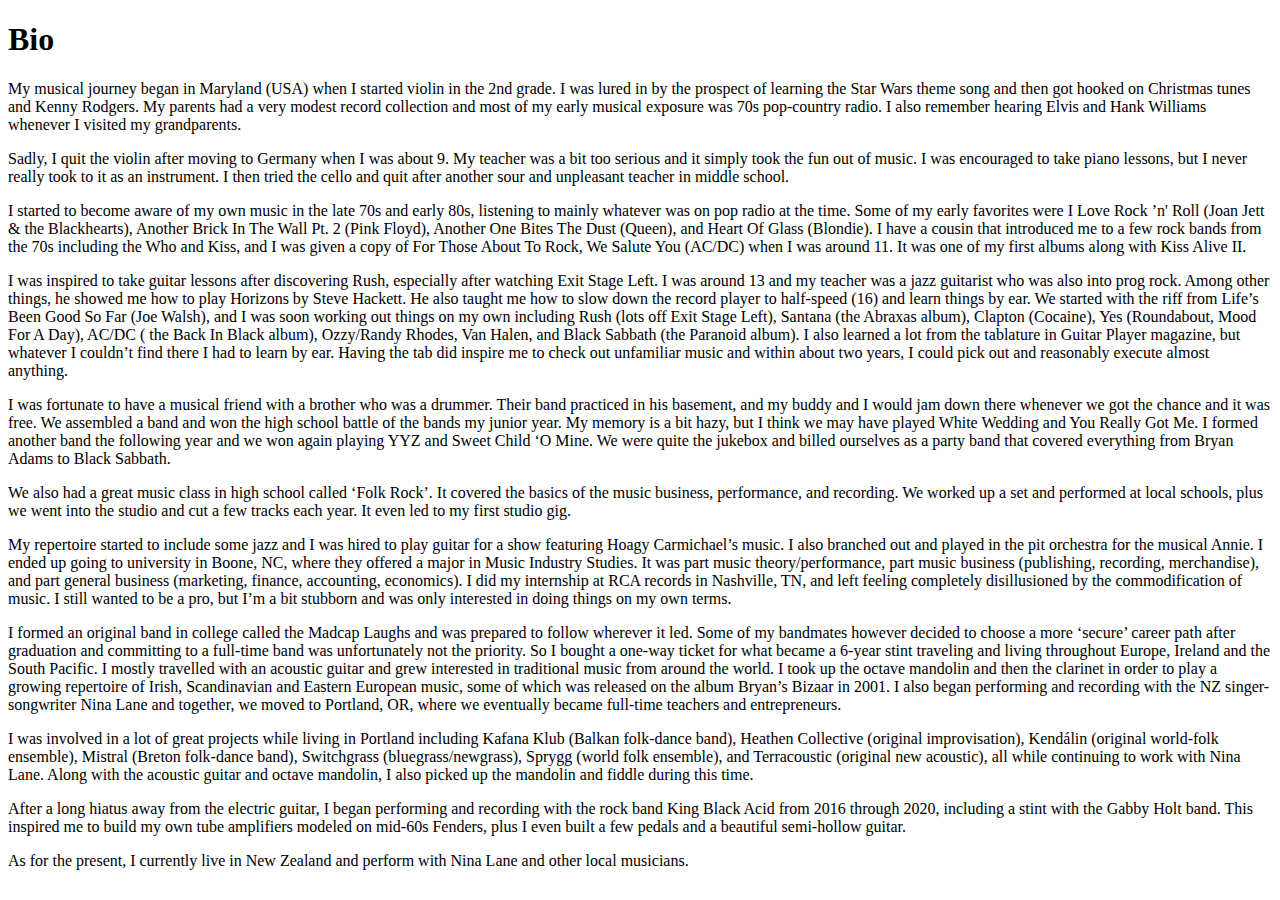
==== about.html @ b86e0ec4 "Added content to Bio page" ====
<!DOCTYPE html>
<html lang="en">
  <head>
    <meta charset="UTF-8" />
    <meta http-equiv="X-UA-Compatible" content="IE=edge" />
    <meta name="viewport" content="width=device-width, initial-scale=1.0" />
    <title>About</title>
    <h1>Bio</h1>
    <p>
      My musical journey began in Maryland (USA) when I started violin in the
      2nd grade. I was lured in by the prospect of learning the Star Wars theme
      song and then got hooked on Christmas tunes and Kenny Rodgers. My parents
      had a very modest record collection and most of my early musical exposure
      was 70s pop-country radio. I also remember hearing Elvis and Hank Williams
      whenever I visited my grandparents.
    </p>
    <p>
      Sadly, I quit the violin after moving to Germany when I was about 9. My
      teacher was a bit too serious and it simply took the fun out of music. I
      was encouraged to take piano lessons, but I never really took to it as an
      instrument. I then tried the cello and quit after another sour and
      unpleasant teacher in middle school.
    </p>
    <p>
      I started to become aware of my own music in the late 70s and early 80s,
      listening to mainly whatever was on pop radio at the time. Some of my
      early favorites were I Love Rock ’n' Roll (Joan Jett & the Blackhearts),
      Another Brick In The Wall Pt. 2 (Pink Floyd), Another One Bites The Dust
      (Queen), and Heart Of Glass (Blondie). I have a cousin that introduced me
      to a few rock bands from the 70s including the Who and Kiss, and I was
      given a copy of For Those About To Rock, We Salute You (AC/DC) when I was
      around 11. It was one of my first albums along with Kiss Alive II.
    </p>
    <p>
      I was inspired to take guitar lessons after discovering Rush, especially
      after watching Exit Stage Left. I was around 13 and my teacher was a jazz
      guitarist who was also into prog rock. Among other things, he showed me
      how to play Horizons by Steve Hackett. He also taught me how to slow down
      the record player to half-speed (16) and learn things by ear. We started
      with the riff from Life’s Been Good So Far (Joe Walsh), and I was soon
      working out things on my own including Rush (lots off Exit Stage Left),
      Santana (the Abraxas album), Clapton (Cocaine), Yes (Roundabout, Mood For
      A Day), AC/DC ( the Back In Black album), Ozzy/Randy Rhodes, Van Halen,
      and Black Sabbath (the Paranoid album). I also learned a lot from the
      tablature in Guitar Player magazine, but whatever I couldn’t find there I
      had to learn by ear. Having the tab did inspire me to check out unfamiliar
      music and within about two years, I could pick out and reasonably execute
      almost anything.
    </p>
    <p>
      I was fortunate to have a musical friend with a brother who was a drummer.
      Their band practiced in his basement, and my buddy and I would jam down
      there whenever we got the chance and it was free. We assembled a band and
      won the high school battle of the bands my junior year. My memory is a bit
      hazy, but I think we may have played White Wedding and You Really Got Me.
      I formed another band the following year and we won again playing YYZ and
      Sweet Child ‘O Mine. We were quite the jukebox and billed ourselves as a
      party band that covered everything from Bryan Adams to Black Sabbath.
    </p>
    <p>
      We also had a great music class in high school called ‘Folk Rock’. It
      covered the basics of the music business, performance, and recording. We
      worked up a set and performed at local schools, plus we went into the
      studio and cut a few tracks each year. It even led to my first studio gig.
    </p>
    <p>
      My repertoire started to include some jazz and I was hired to play guitar
      for a show featuring Hoagy Carmichael’s music. I also branched out and
      played in the pit orchestra for the musical Annie. I ended up going to
      university in Boone, NC, where they offered a major in Music Industry
      Studies. It was part music theory/performance, part music business
      (publishing, recording, merchandise), and part general business
      (marketing, finance, accounting, economics). I did my internship at RCA
      records in Nashville, TN, and left feeling completely disillusioned by the
      commodification of music. I still wanted to be a pro, but I’m a bit
      stubborn and was only interested in doing things on my own terms.
    </p>
    <p>
      I formed an original band in college called the Madcap Laughs and was
      prepared to follow wherever it led. Some of my bandmates however decided
      to choose a more ‘secure’ career path after graduation and committing to a
      full-time band was unfortunately not the priority. So I bought a one-way
      ticket for what became a 6-year stint traveling and living throughout
      Europe, Ireland and the South Pacific. I mostly travelled with an acoustic
      guitar and grew interested in traditional music from around the world. I
      took up the octave mandolin and then the clarinet in order to play a
      growing repertoire of Irish, Scandinavian and Eastern European music, some
      of which was released on the album Bryan’s Bizaar in 2001. I also began
      performing and recording with the NZ singer-songwriter Nina Lane and
      together, we moved to Portland, OR, where we eventually became full-time
      teachers and entrepreneurs.
    </p>
    <p>
      I was involved in a lot of great projects while living in Portland
      including Kafana Klub (Balkan folk-dance band), Heathen Collective
      (original improvisation), Kendálin (original world-folk ensemble), Mistral
      (Breton folk-dance band), Switchgrass (bluegrass/newgrass), Sprygg (world
      folk ensemble), and Terracoustic (original new acoustic), all while
      continuing to work with Nina Lane. Along with the acoustic guitar and
      octave mandolin, I also picked up the mandolin and fiddle during this
      time.
    </p>
    <p>
      After a long hiatus away from the electric guitar, I began performing and
      recording with the rock band King Black Acid from 2016 through 2020,
      including a stint with the Gabby Holt band. This inspired me to build my
      own tube amplifiers modeled on mid-60s Fenders, plus I even built a few
      pedals and a beautiful semi-hollow guitar.
    </p>
    <p>
      As for the present, I currently live in New Zealand and perform with Nina
      Lane and other local musicians.
    </p>
  </head>
  <body></body>
</html>
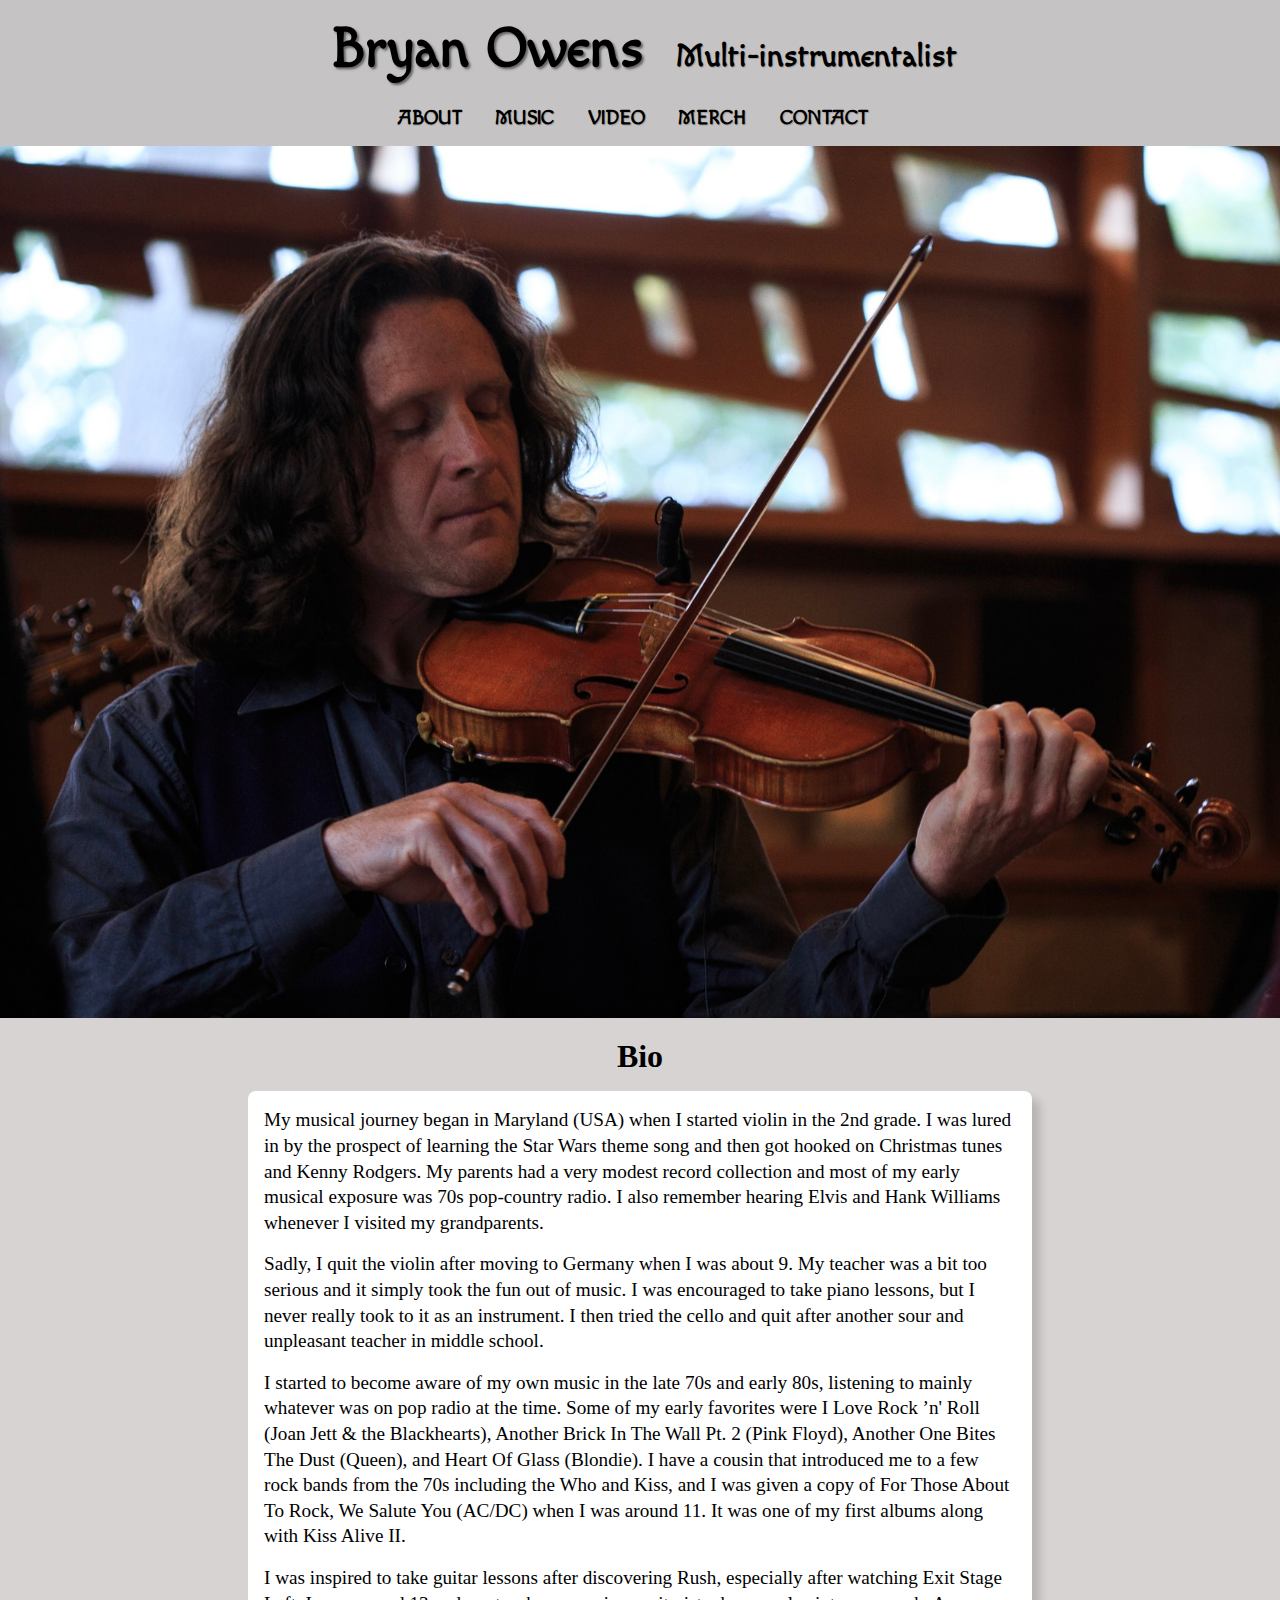
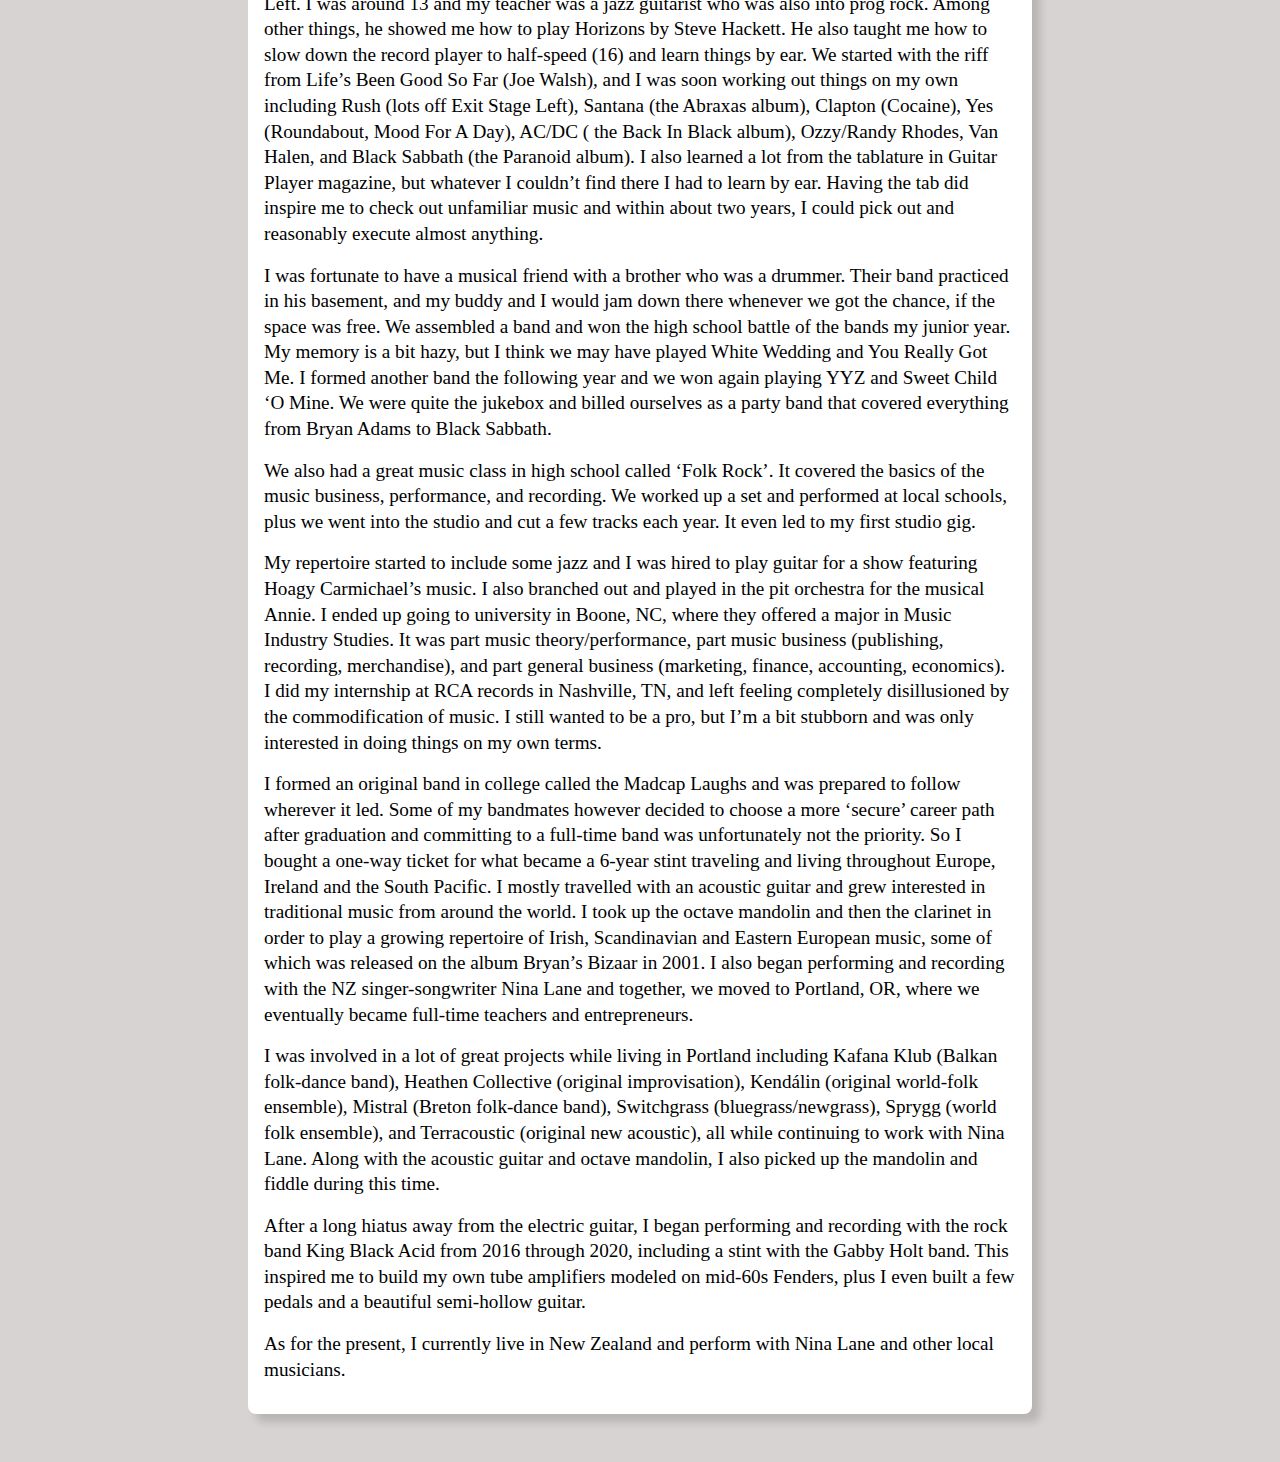
==== commit 4d85ba53: "Basic layout for home and about pages" ====
--- a/about.html
+++ b/about.html
@@ -5,112 +5,164 @@
     <meta http-equiv="X-UA-Compatible" content="IE=edge" />
     <meta name="viewport" content="width=device-width, initial-scale=1.0" />
     <title>About</title>
-    <h1>Bio</h1>
-    <p>
-      My musical journey began in Maryland (USA) when I started violin in the
-      2nd grade. I was lured in by the prospect of learning the Star Wars theme
-      song and then got hooked on Christmas tunes and Kenny Rodgers. My parents
-      had a very modest record collection and most of my early musical exposure
-      was 70s pop-country radio. I also remember hearing Elvis and Hank Williams
-      whenever I visited my grandparents.
-    </p>
-    <p>
-      Sadly, I quit the violin after moving to Germany when I was about 9. My
-      teacher was a bit too serious and it simply took the fun out of music. I
-      was encouraged to take piano lessons, but I never really took to it as an
-      instrument. I then tried the cello and quit after another sour and
-      unpleasant teacher in middle school.
-    </p>
-    <p>
-      I started to become aware of my own music in the late 70s and early 80s,
-      listening to mainly whatever was on pop radio at the time. Some of my
-      early favorites were I Love Rock ’n' Roll (Joan Jett & the Blackhearts),
-      Another Brick In The Wall Pt. 2 (Pink Floyd), Another One Bites The Dust
-      (Queen), and Heart Of Glass (Blondie). I have a cousin that introduced me
-      to a few rock bands from the 70s including the Who and Kiss, and I was
-      given a copy of For Those About To Rock, We Salute You (AC/DC) when I was
-      around 11. It was one of my first albums along with Kiss Alive II.
-    </p>
-    <p>
-      I was inspired to take guitar lessons after discovering Rush, especially
-      after watching Exit Stage Left. I was around 13 and my teacher was a jazz
-      guitarist who was also into prog rock. Among other things, he showed me
-      how to play Horizons by Steve Hackett. He also taught me how to slow down
-      the record player to half-speed (16) and learn things by ear. We started
-      with the riff from Life’s Been Good So Far (Joe Walsh), and I was soon
-      working out things on my own including Rush (lots off Exit Stage Left),
-      Santana (the Abraxas album), Clapton (Cocaine), Yes (Roundabout, Mood For
-      A Day), AC/DC ( the Back In Black album), Ozzy/Randy Rhodes, Van Halen,
-      and Black Sabbath (the Paranoid album). I also learned a lot from the
-      tablature in Guitar Player magazine, but whatever I couldn’t find there I
-      had to learn by ear. Having the tab did inspire me to check out unfamiliar
-      music and within about two years, I could pick out and reasonably execute
-      almost anything.
-    </p>
-    <p>
-      I was fortunate to have a musical friend with a brother who was a drummer.
-      Their band practiced in his basement, and my buddy and I would jam down
-      there whenever we got the chance and it was free. We assembled a band and
-      won the high school battle of the bands my junior year. My memory is a bit
-      hazy, but I think we may have played White Wedding and You Really Got Me.
-      I formed another band the following year and we won again playing YYZ and
-      Sweet Child ‘O Mine. We were quite the jukebox and billed ourselves as a
-      party band that covered everything from Bryan Adams to Black Sabbath.
-    </p>
-    <p>
-      We also had a great music class in high school called ‘Folk Rock’. It
-      covered the basics of the music business, performance, and recording. We
-      worked up a set and performed at local schools, plus we went into the
-      studio and cut a few tracks each year. It even led to my first studio gig.
-    </p>
-    <p>
-      My repertoire started to include some jazz and I was hired to play guitar
-      for a show featuring Hoagy Carmichael’s music. I also branched out and
-      played in the pit orchestra for the musical Annie. I ended up going to
-      university in Boone, NC, where they offered a major in Music Industry
-      Studies. It was part music theory/performance, part music business
-      (publishing, recording, merchandise), and part general business
-      (marketing, finance, accounting, economics). I did my internship at RCA
-      records in Nashville, TN, and left feeling completely disillusioned by the
-      commodification of music. I still wanted to be a pro, but I’m a bit
-      stubborn and was only interested in doing things on my own terms.
-    </p>
-    <p>
-      I formed an original band in college called the Madcap Laughs and was
-      prepared to follow wherever it led. Some of my bandmates however decided
-      to choose a more ‘secure’ career path after graduation and committing to a
-      full-time band was unfortunately not the priority. So I bought a one-way
-      ticket for what became a 6-year stint traveling and living throughout
-      Europe, Ireland and the South Pacific. I mostly travelled with an acoustic
-      guitar and grew interested in traditional music from around the world. I
-      took up the octave mandolin and then the clarinet in order to play a
-      growing repertoire of Irish, Scandinavian and Eastern European music, some
-      of which was released on the album Bryan’s Bizaar in 2001. I also began
-      performing and recording with the NZ singer-songwriter Nina Lane and
-      together, we moved to Portland, OR, where we eventually became full-time
-      teachers and entrepreneurs.
-    </p>
-    <p>
-      I was involved in a lot of great projects while living in Portland
-      including Kafana Klub (Balkan folk-dance band), Heathen Collective
-      (original improvisation), Kendálin (original world-folk ensemble), Mistral
-      (Breton folk-dance band), Switchgrass (bluegrass/newgrass), Sprygg (world
-      folk ensemble), and Terracoustic (original new acoustic), all while
-      continuing to work with Nina Lane. Along with the acoustic guitar and
-      octave mandolin, I also picked up the mandolin and fiddle during this
-      time.
-    </p>
-    <p>
-      After a long hiatus away from the electric guitar, I began performing and
-      recording with the rock band King Black Acid from 2016 through 2020,
-      including a stint with the Gabby Holt band. This inspired me to build my
-      own tube amplifiers modeled on mid-60s Fenders, plus I even built a few
-      pedals and a beautiful semi-hollow guitar.
-    </p>
-    <p>
-      As for the present, I currently live in New Zealand and perform with Nina
-      Lane and other local musicians.
-    </p>
+    <link rel="stylesheet" href="./styles/about.css" />
+    <link rel="preconnect" href="https://fonts.googleapis.com" />
+    <link rel="preconnect" href="https://fonts.gstatic.com" crossorigin />
+    <link
+      href="https://fonts.googleapis.com/css2?family=Akronim&family=Aref+Ruqaa+Ink:wght@700&family=Barriecito&family=Barrio&family=Bowlby+One&family=Bungee+Shade&family=Caveat+Brush&family=Eagle+Lake&family=Emilys+Candy&family=Fredericka+the+Great&family=Jacques+Francois+Shadow&family=Macondo&family=Monoton&family=Rubik+80s+Fade&family=Wallpoet&display=swap"
+      rel="stylesheet"
+    />
   </head>
-  <body></body>
+  <body>
+    <header>
+      <div class="name-tag">
+        <h1 class="name">Bryan Owens</h1>
+        <h2 class="tag">Multi-instrumentalist</h2>
+      </div>
+      <div>
+        <input type="checkbox" id="nav-toggle" class="nav-toggle" />
+        <nav>
+          <ul>
+            <li><a href="about.html">About</a></li>
+            <li><a href="music.html">Music</a></li>
+            <li><a href="video.html">Video</a></li>
+            <li><a href="merch.html">Merch</a></li>
+            <li><a href="contact.html">Contact</a></li>
+          </ul>
+        </nav>
+      </div>
+      <div>
+        <label for="nav-toggle" class="nav-toggle-label">
+          <span></span>
+        </label>
+      </div>
+    </header>
+    <img src="./pics/fiddle1.jpg" class="img-about" alt="Bryan" />
+    <div class="text-container">
+      <h1 class="bio">Bio</h1>
+      <div class="text">
+        <p>
+          My musical journey began in Maryland (USA) when I started violin in
+          the 2nd grade. I was lured in by the prospect of learning the Star
+          Wars theme song and then got hooked on Christmas tunes and Kenny
+          Rodgers. My parents had a very modest record collection and most of my
+          early musical exposure was 70s pop-country radio. I also remember
+          hearing Elvis and Hank Williams whenever I visited my grandparents.
+        </p>
+
+        <p>
+          Sadly, I quit the violin after moving to Germany when I was about 9.
+          My teacher was a bit too serious and it simply took the fun out of
+          music. I was encouraged to take piano lessons, but I never really took
+          to it as an instrument. I then tried the cello and quit after another
+          sour and unpleasant teacher in middle school.
+        </p>
+
+        <p>
+          I started to become aware of my own music in the late 70s and early
+          80s, listening to mainly whatever was on pop radio at the time. Some
+          of my early favorites were I Love Rock ’n' Roll (Joan Jett & the
+          Blackhearts), Another Brick In The Wall Pt. 2 (Pink Floyd), Another
+          One Bites The Dust (Queen), and Heart Of Glass (Blondie). I have a
+          cousin that introduced me to a few rock bands from the 70s including
+          the Who and Kiss, and I was given a copy of For Those About To Rock,
+          We Salute You (AC/DC) when I was around 11. It was one of my first
+          albums along with Kiss Alive II.
+        </p>
+
+        <p>
+          I was inspired to take guitar lessons after discovering Rush,
+          especially after watching Exit Stage Left. I was around 13 and my
+          teacher was a jazz guitarist who was also into prog rock. Among other
+          things, he showed me how to play Horizons by Steve Hackett. He also
+          taught me how to slow down the record player to half-speed (16) and
+          learn things by ear. We started with the riff from Life’s Been Good So
+          Far (Joe Walsh), and I was soon working out things on my own including
+          Rush (lots off Exit Stage Left), Santana (the Abraxas album), Clapton
+          (Cocaine), Yes (Roundabout, Mood For A Day), AC/DC ( the Back In Black
+          album), Ozzy/Randy Rhodes, Van Halen, and Black Sabbath (the Paranoid
+          album). I also learned a lot from the tablature in Guitar Player
+          magazine, but whatever I couldn’t find there I had to learn by ear.
+          Having the tab did inspire me to check out unfamiliar music and within
+          about two years, I could pick out and reasonably execute almost
+          anything.
+        </p>
+
+        <p>
+          I was fortunate to have a musical friend with a brother who was a
+          drummer. Their band practiced in his basement, and my buddy and I
+          would jam down there whenever we got the chance, if the space was
+          free. We assembled a band and won the high school battle of the bands
+          my junior year. My memory is a bit hazy, but I think we may have
+          played White Wedding and You Really Got Me. I formed another band the
+          following year and we won again playing YYZ and Sweet Child ‘O Mine.
+          We were quite the jukebox and billed ourselves as a party band that
+          covered everything from Bryan Adams to Black Sabbath.
+        </p>
+
+        <p>
+          We also had a great music class in high school called ‘Folk Rock’. It
+          covered the basics of the music business, performance, and recording.
+          We worked up a set and performed at local schools, plus we went into
+          the studio and cut a few tracks each year. It even led to my first
+          studio gig.
+        </p>
+
+        <p>
+          My repertoire started to include some jazz and I was hired to play
+          guitar for a show featuring Hoagy Carmichael’s music. I also branched
+          out and played in the pit orchestra for the musical Annie. I ended up
+          going to university in Boone, NC, where they offered a major in Music
+          Industry Studies. It was part music theory/performance, part music
+          business (publishing, recording, merchandise), and part general
+          business (marketing, finance, accounting, economics). I did my
+          internship at RCA records in Nashville, TN, and left feeling
+          completely disillusioned by the commodification of music. I still
+          wanted to be a pro, but I’m a bit stubborn and was only interested in
+          doing things on my own terms.
+        </p>
+
+        <p>
+          I formed an original band in college called the Madcap Laughs and was
+          prepared to follow wherever it led. Some of my bandmates however
+          decided to choose a more ‘secure’ career path after graduation and
+          committing to a full-time band was unfortunately not the priority. So
+          I bought a one-way ticket for what became a 6-year stint traveling and
+          living throughout Europe, Ireland and the South Pacific. I mostly
+          travelled with an acoustic guitar and grew interested in traditional
+          music from around the world. I took up the octave mandolin and then
+          the clarinet in order to play a growing repertoire of Irish,
+          Scandinavian and Eastern European music, some of which was released on
+          the album Bryan’s Bizaar in 2001. I also began performing and
+          recording with the NZ singer-songwriter Nina Lane and together, we
+          moved to Portland, OR, where we eventually became full-time teachers
+          and entrepreneurs.
+        </p>
+
+        <p>
+          I was involved in a lot of great projects while living in Portland
+          including Kafana Klub (Balkan folk-dance band), Heathen Collective
+          (original improvisation), Kendálin (original world-folk ensemble),
+          Mistral (Breton folk-dance band), Switchgrass (bluegrass/newgrass),
+          Sprygg (world folk ensemble), and Terracoustic (original new
+          acoustic), all while continuing to work with Nina Lane. Along with the
+          acoustic guitar and octave mandolin, I also picked up the mandolin and
+          fiddle during this time.
+        </p>
+
+        <p>
+          After a long hiatus away from the electric guitar, I began performing
+          and recording with the rock band King Black Acid from 2016 through
+          2020, including a stint with the Gabby Holt band. This inspired me to
+          build my own tube amplifiers modeled on mid-60s Fenders, plus I even
+          built a few pedals and a beautiful semi-hollow guitar.
+        </p>
+
+        <p>
+          As for the present, I currently live in New Zealand and perform with
+          Nina Lane and other local musicians.
+        </p>
+      </div>
+    </div>
+  </body>
 </html>
--- a/styles/about.css
+++ b/styles/about.css
@@ -0,0 +1,282 @@
+* {
+  margin: 0;
+  padding: 0;
+  box-sizing: border-box;
+  list-style: none;
+  text-decoration: none;
+}
+
+body {
+  background: rgb(216, 211, 211);
+}
+
+header {
+  position: relative;
+  z-index: 999;
+  width: 100%;
+  background: rgb(197, 195, 195);
+}
+
+.img-about {
+  width: 100%;
+  object-fit: cover;
+  /* margin-top: 5rem; */
+}
+
+.name {
+  text-align: center;
+  text-shadow: 0.15rem 0.15rem 0.15rem rgba(0, 0, 0, 0.5);
+  padding-right: 5rem;
+  padding: 0.5rem 5rem 0 0;
+  font-size: 2.5rem;
+  color: black;
+  /* color: rgb(255, 254, 254); */
+  /* font-family: "Bungee Shade", cursive; */
+  /* font-family: "Wallpoet", cursive; */
+  font-family: "Macondo", cursive;
+  /* font-family: "Monoton", cursive; */
+}
+
+.tag {
+  font-size: 1rem;
+  text-align: center;
+  /* margin-bottom: 0.5rem; */
+  padding-right: 2rem;
+  font-family: "Macondo", cursive;
+  color: black;
+  text-shadow: 0.05rem 0.07rem 0.05rem rgba(0, 0, 0, 0.2);
+}
+
+.name-tag {
+  padding-bottom: 0.5rem;
+}
+
+.nav-toggle:checked ~ nav {
+  transform: scale(1, 1);
+}
+
+.nav-toggle:checked ~ nav a {
+  opacity: 1;
+  transition: opacity 250ms ease-in-out 150ms;
+}
+
+.nav-toggle {
+  display: none;
+  height: 100%;
+}
+
+.nav-toggle-label {
+  position: absolute;
+  top: 0;
+  right: 0;
+  margin-right: 2rem;
+  height: 88%;
+  display: flex;
+  align-items: center;
+  justify-content: flex-end;
+}
+
+.nav-toggle-label:hover {
+  cursor: pointer;
+}
+
+.nav-toggle-label span,
+.nav-toggle-label span::before,
+.nav-toggle-label span::after {
+  display: block;
+  background: black;
+  height: 0.219rem;
+  width: 2rem;
+  border-radius: 0.125rem;
+  position: relative;
+}
+
+.nav-toggle-label span::before,
+.nav-toggle-label span::after {
+  content: "";
+  position: absolute;
+}
+
+.nav-toggle-label span::before {
+  top: 0.563rem;
+}
+
+.nav-toggle-label span::after {
+  bottom: 0.563rem;
+}
+
+nav {
+  position: absolute;
+  text-align: left;
+  transform: scale(1, 0);
+  transform-origin: top;
+  transition: transform 400ms ease-in-out;
+  right: 0;
+  background-color: rgba(255, 255, 255, 0.03);
+  backdrop-filter: blur(0.25rem);
+  border-radius: 0.25rem;
+  box-shadow: 0 1rem 1rem rgba(0, 0, 0, 0.75);
+}
+
+nav li {
+  margin: 0.75rem 0.75rem 0.5rem;
+}
+
+nav a {
+  color: white;
+  font-size: 0.8rem;
+  font-weight: 700;
+  font-family: "Macondo", cursive;
+  text-transform: uppercase;
+  text-shadow: 2px 2px black;
+  cursor: pointer;
+  opacity: 0;
+  transition: opacity 250ms ease-in-out;
+}
+
+nav a:hover {
+  color: rgb(207, 211, 211);
+  cursor: pointer;
+}
+
+.bio {
+  font-weight: 700;
+  color: black;
+  text-align: center;
+  padding: 1rem;
+}
+
+.text-container {
+  padding: 0 1.5rem 3rem;
+  margin: 0 auto;
+  max-width: 52rem;
+}
+
+.text {
+  max-width: 50rem;
+  background: white;
+  border-radius: 0.5rem;
+  box-shadow: 0.5rem 0.5rem 0.5rem rgba(0, 0, 0, 0.15);
+  font-size: 1.2rem;
+  line-height: 1.6rem;
+  padding: 1rem;
+}
+
+p {
+  margin-bottom: 1rem;
+}
+
+@media screen and (min-width: 48rem) {
+  /* header {
+      display: flex;
+      justify-content: center;
+      align-items: baseline;
+    } */
+
+  .name-tag {
+    display: flex;
+    /* justify-content: center; */
+    align-items: baseline;
+    margin-left: 2.5rem;
+  }
+
+  .name {
+    font-size: 3.5rem;
+    margin: 1rem 0 0;
+    padding: 0;
+  }
+
+  .tag {
+    font-size: 2rem;
+    margin-left: 2rem;
+    /* margin-left: 1rem; */
+    /* margin: 0.25rem 0 0 4rem; */
+  }
+
+  .nav-toggle-label {
+    margin-right: 4rem;
+    height: 135%;
+  }
+
+  nav {
+    /* margin-right: 1.5rem; */
+    margin: 0;
+    top: 100%;
+  }
+
+  nav a {
+    font-size: 1.25rem;
+  }
+
+  nav li {
+    margin: 1rem 1.5rem 1rem 0.75rem;
+  }
+}
+
+@media screen and (min-width: 52rem) {
+  header {
+    position: fixed;
+    /* display: flex;
+      flex-wrap: wrap;
+      justify-content: center;
+      align-items: baseline; */
+    /* display: grid; */
+  }
+
+  .name-tag {
+    /* display: grid;
+      grid-template-columns: 1fr 1fr;
+      margin: 0; */
+    display: flex;
+    justify-content: center;
+  }
+
+  .name {
+    /* flex: 1;
+      margin: 0 1rem;
+      padding-right: 0; */
+    /* margin: 0.5rem; */
+    /* margin: 0.5rem 0 0.5rem 4rem; */
+  }
+
+  .tag {
+    /* flex: 0 0 auto;
+      margin-left: 0;
+      margin-top: 1rem; */
+    /* margin: 0; */
+    /* align-self: center; */
+    /* margin: 1rem 0 0; */
+  }
+
+  .nav-toggle-label {
+    display: none;
+  }
+
+  nav {
+    all: unset;
+  }
+
+  nav a {
+    opacity: 1;
+    color: black;
+    text-shadow: 0.05rem 0.07rem 0.05rem rgba(0, 0, 0, 0.2);
+  }
+
+  nav ul {
+    display: flex;
+    justify-content: center;
+    /* margin-top: 1.5rem; */
+    /* display: grid;
+      grid-template-columns: repeat(5, 1fr); */
+  }
+
+  nav li {
+    /* margin: 1rem; */
+    justify-self: left;
+    margin-left: 0.6rem;
+  }
+
+  .img-about {
+    margin-top: calc(9vh);
+  }
+}
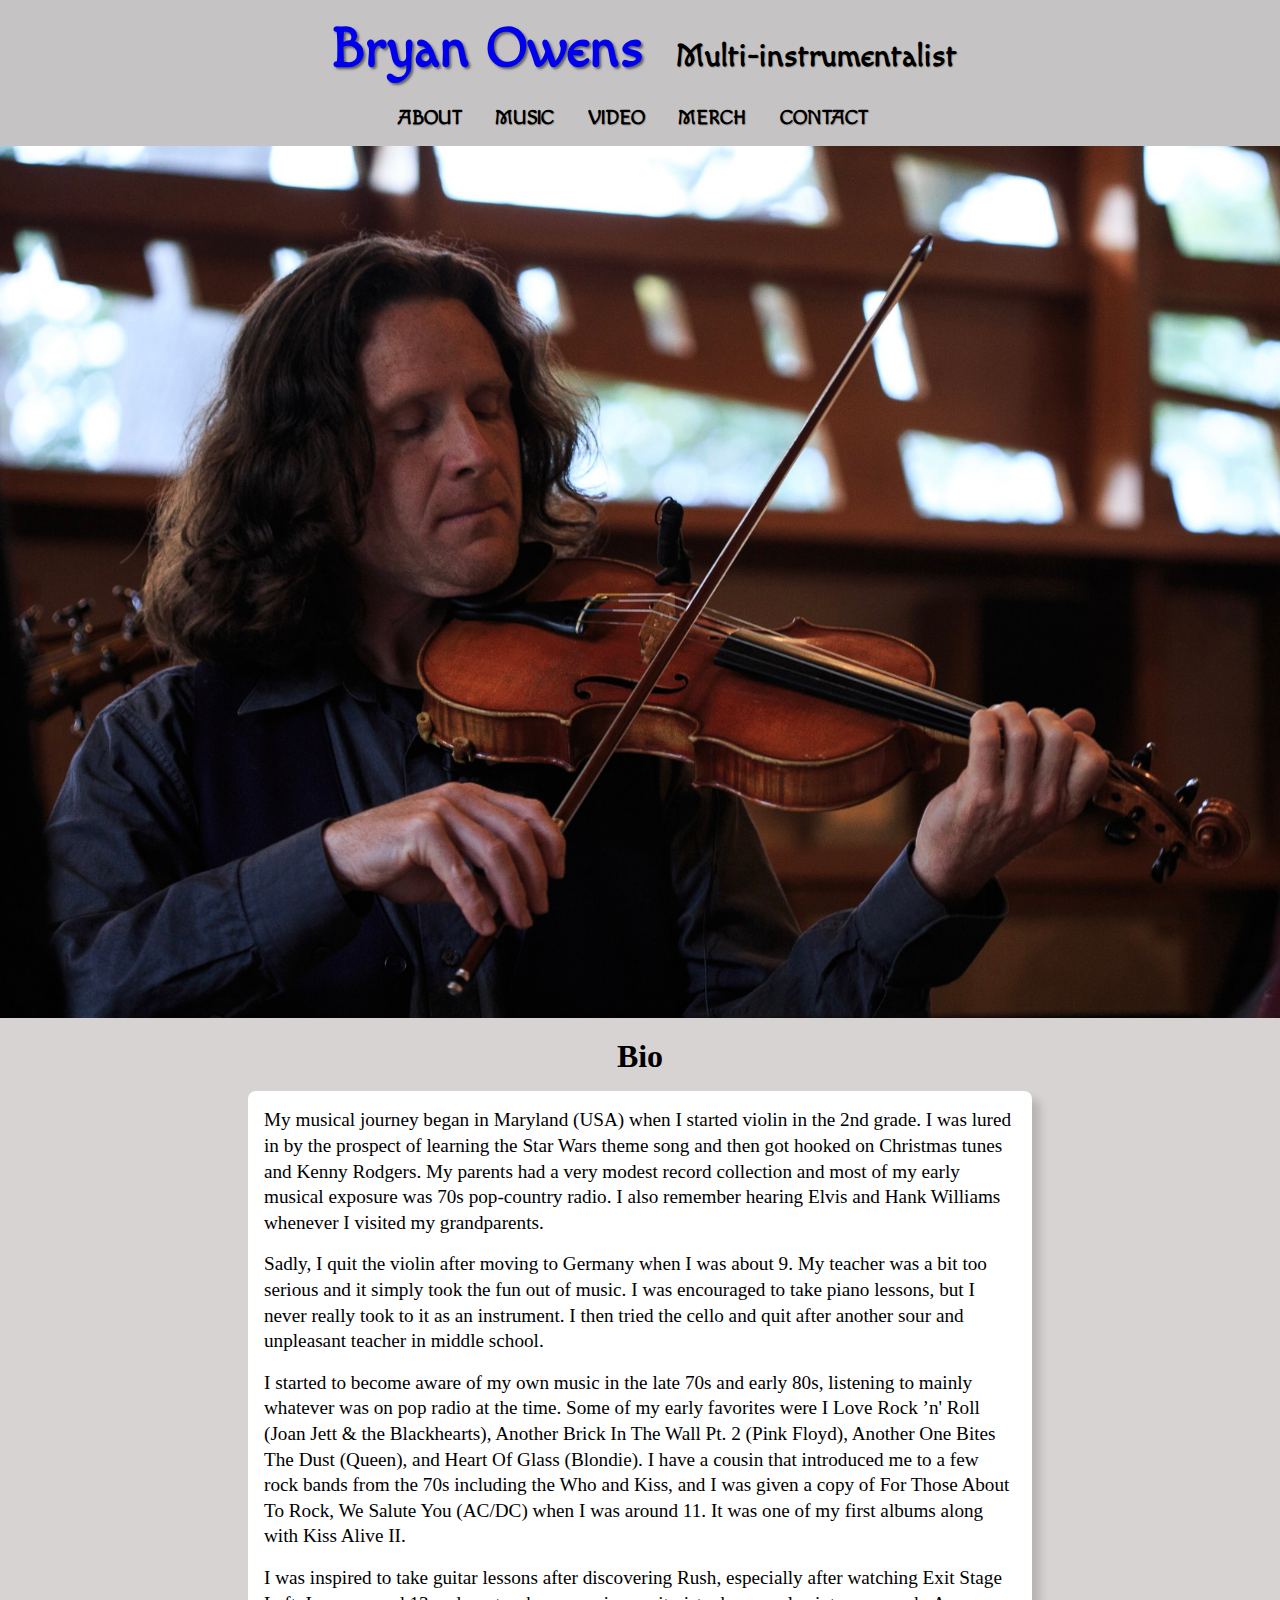
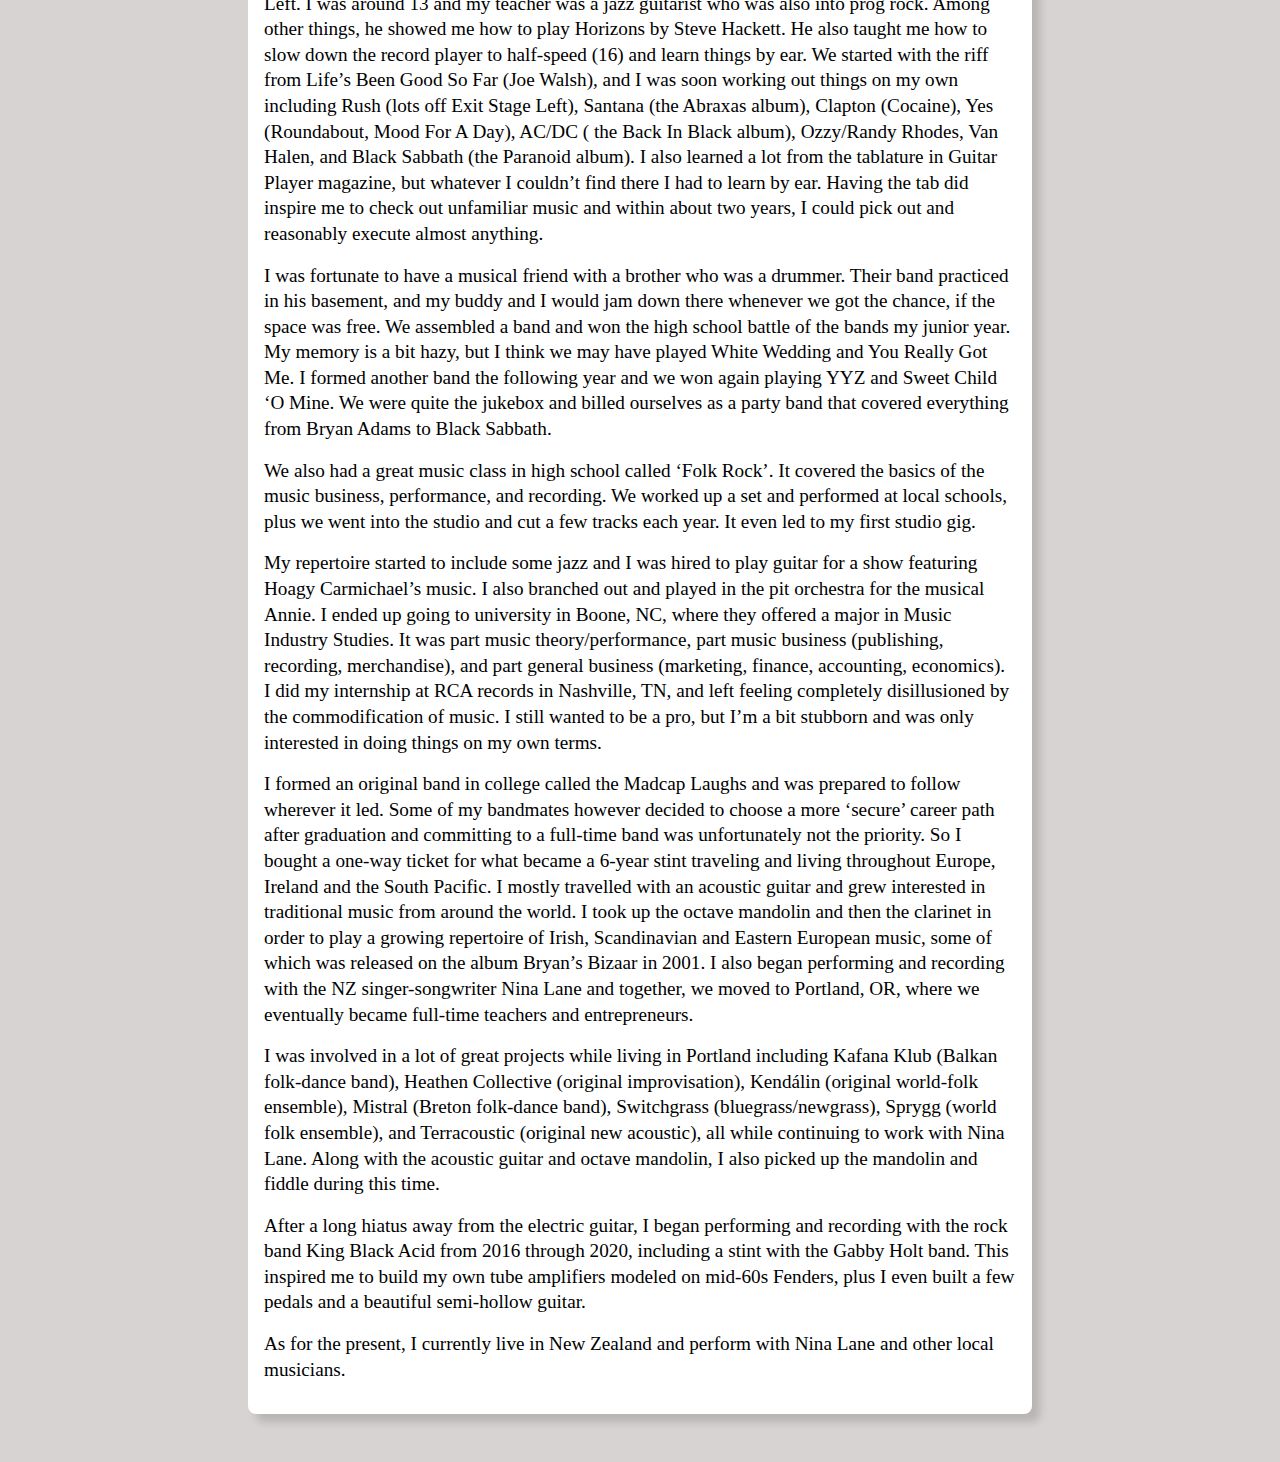
==== commit 4f423db8: "Basic layout for music page" ====
--- a/about.html
+++ b/about.html
@@ -8,15 +8,19 @@
     <link rel="stylesheet" href="./styles/about.css" />
     <link rel="preconnect" href="https://fonts.googleapis.com" />
     <link rel="preconnect" href="https://fonts.gstatic.com" crossorigin />
+    <link rel="preconnect" href="https://fonts.googleapis.com" />
+    <link rel="preconnect" href="https://fonts.gstatic.com" crossorigin />
+    <link rel="preconnect" href="https://fonts.googleapis.com" />
+    <link rel="preconnect" href="https://fonts.gstatic.com" crossorigin />
     <link
-      href="https://fonts.googleapis.com/css2?family=Akronim&family=Aref+Ruqaa+Ink:wght@700&family=Barriecito&family=Barrio&family=Bowlby+One&family=Bungee+Shade&family=Caveat+Brush&family=Eagle+Lake&family=Emilys+Candy&family=Fredericka+the+Great&family=Jacques+Francois+Shadow&family=Macondo&family=Monoton&family=Rubik+80s+Fade&family=Wallpoet&display=swap"
+      href="https://fonts.googleapis.com/css2?family=Instrument+Serif&family=Lora&family=Macondo&display=swap"
       rel="stylesheet"
     />
   </head>
   <body>
     <header>
       <div class="name-tag">
-        <h1 class="name">Bryan Owens</h1>
+        <h1 class="name"><a href="index.html">Bryan Owens</a></h1>
         <h2 class="tag">Multi-instrumentalist</h2>
       </div>
       <div>
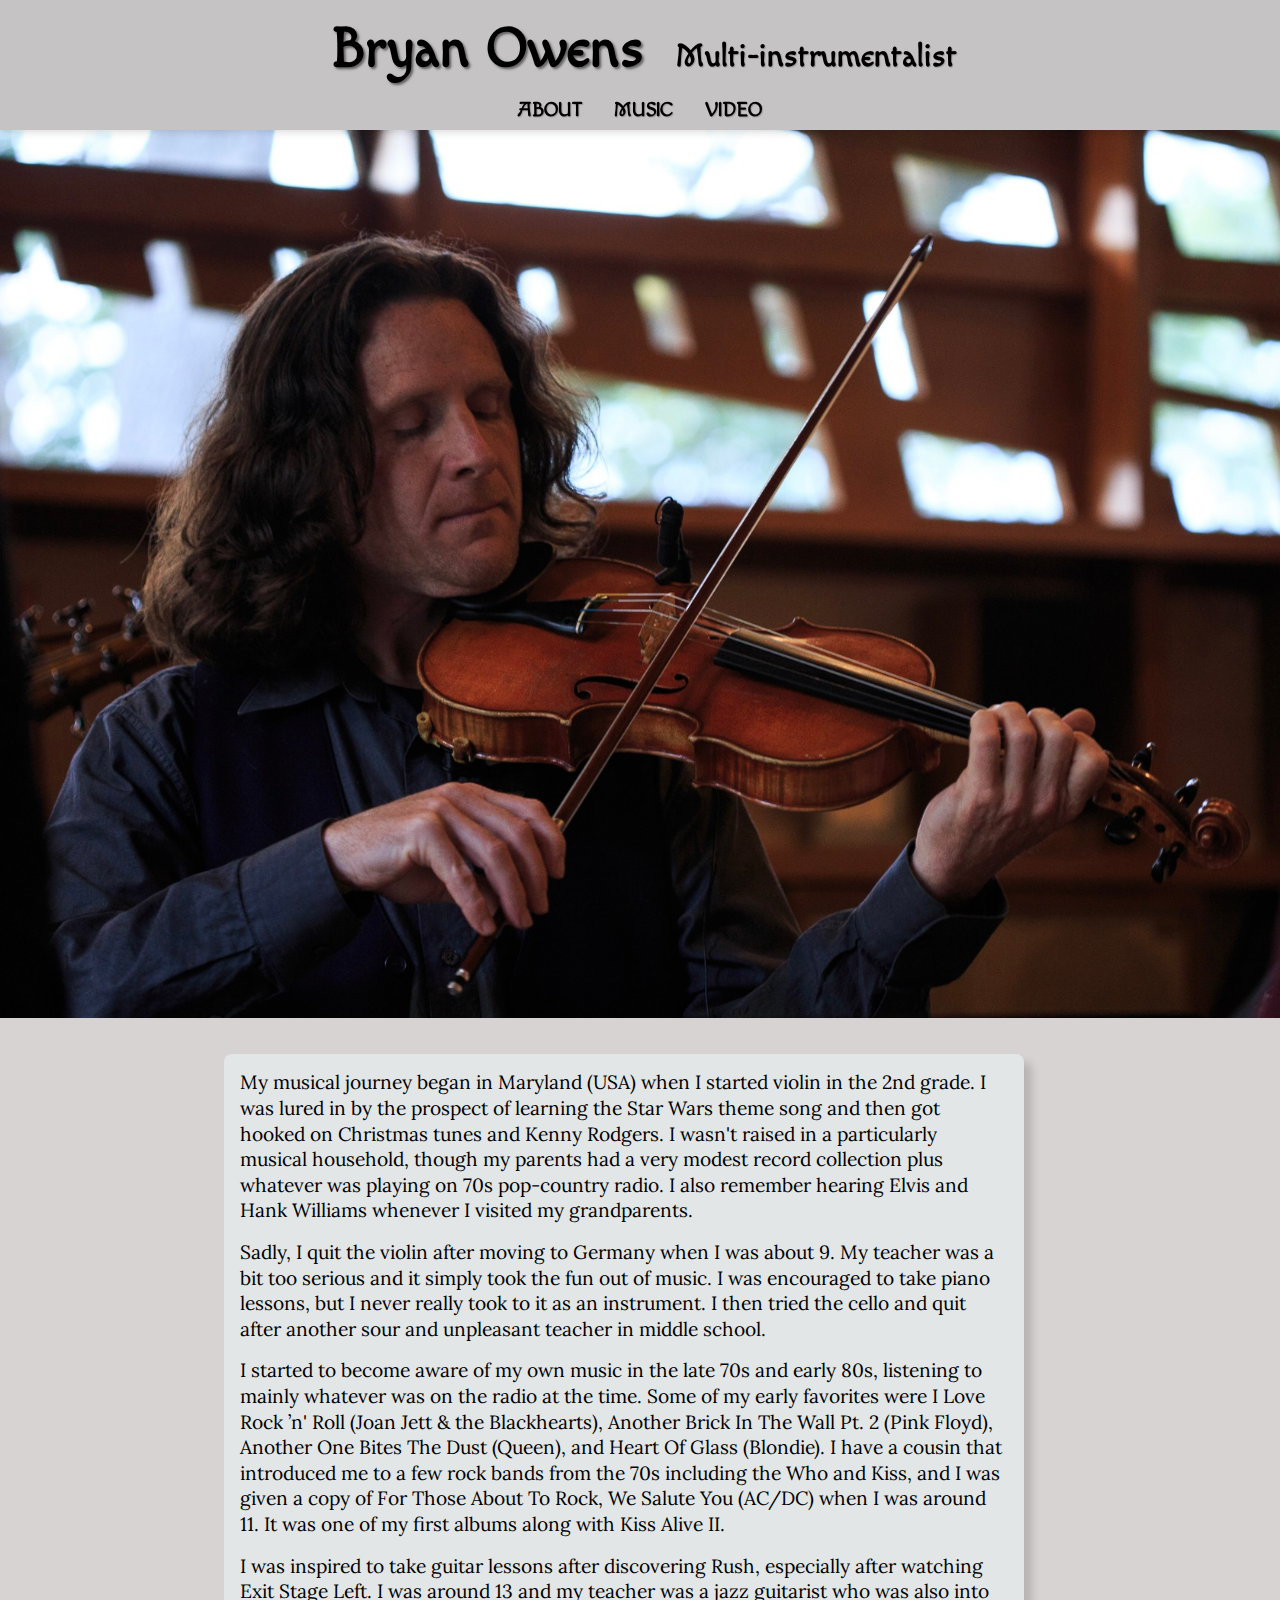
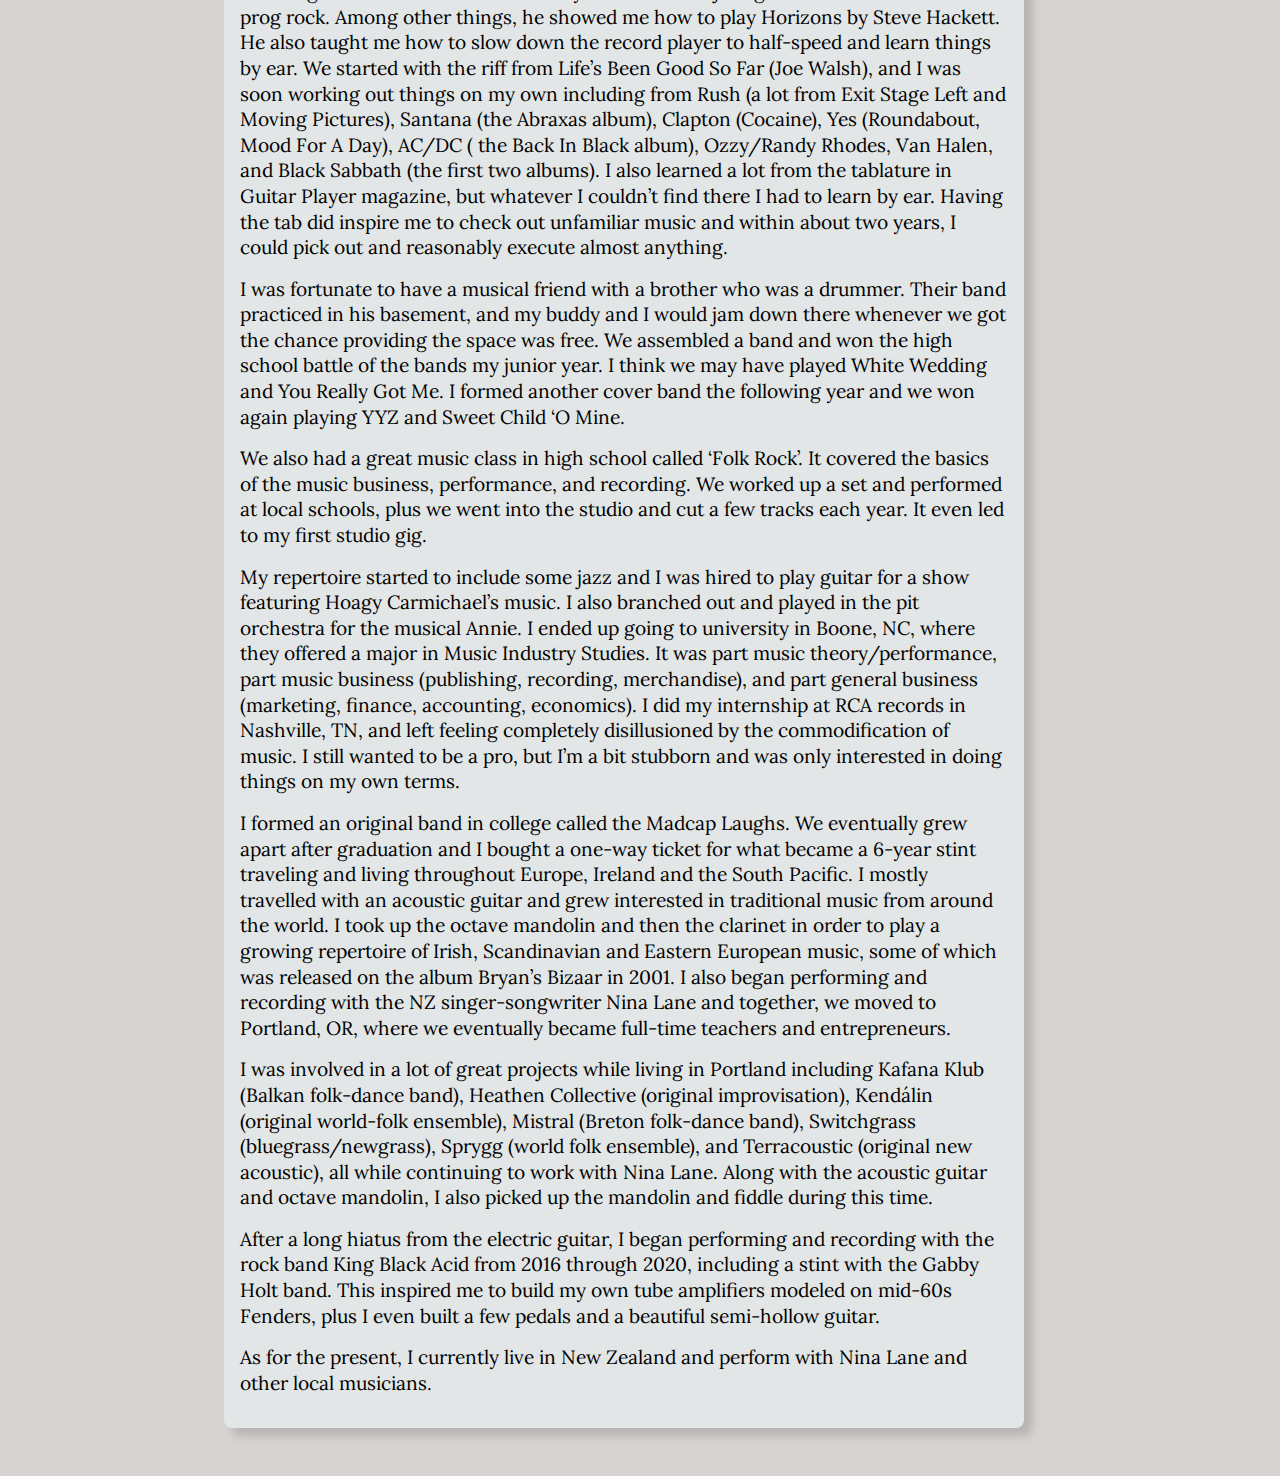
==== commit 1d7470a0: "Finsished basic layout and function for video page" ====
--- a/about.html
+++ b/about.html
@@ -30,8 +30,8 @@
             <li><a href="about.html">About</a></li>
             <li><a href="music.html">Music</a></li>
             <li><a href="video.html">Video</a></li>
-            <li><a href="merch.html">Merch</a></li>
-            <li><a href="contact.html">Contact</a></li>
+            <!-- <li><a href="merch.html">Merch</a></li>
+            <li><a href="contact.html">Contact</a></li> -->
           </ul>
         </nav>
       </div>
@@ -42,130 +42,130 @@
       </div>
     </header>
     <img src="./pics/fiddle1.jpg" class="img-about" alt="Bryan" />
-    <div class="text-container">
-      <h1 class="bio">Bio</h1>
-      <div class="text">
-        <p>
-          My musical journey began in Maryland (USA) when I started violin in
-          the 2nd grade. I was lured in by the prospect of learning the Star
-          Wars theme song and then got hooked on Christmas tunes and Kenny
-          Rodgers. My parents had a very modest record collection and most of my
-          early musical exposure was 70s pop-country radio. I also remember
-          hearing Elvis and Hank Williams whenever I visited my grandparents.
-        </p>
+    <div class="container">
+      <div class="text-container">
+        <!-- <h1 class="bio">Bio</h1> -->
+        <div class="text">
+          <p>
+            My musical journey began in Maryland (USA) when I started violin in
+            the 2nd grade. I was lured in by the prospect of learning the Star
+            Wars theme song and then got hooked on Christmas tunes and Kenny
+            Rodgers. I wasn't raised in a particularly musical household, though
+            my parents had a very modest record collection plus whatever was
+            playing on 70s pop-country radio. I also remember hearing Elvis and
+            Hank Williams whenever I visited my grandparents.
+          </p>
 
-        <p>
-          Sadly, I quit the violin after moving to Germany when I was about 9.
-          My teacher was a bit too serious and it simply took the fun out of
-          music. I was encouraged to take piano lessons, but I never really took
-          to it as an instrument. I then tried the cello and quit after another
-          sour and unpleasant teacher in middle school.
-        </p>
+          <p>
+            Sadly, I quit the violin after moving to Germany when I was about 9.
+            My teacher was a bit too serious and it simply took the fun out of
+            music. I was encouraged to take piano lessons, but I never really
+            took to it as an instrument. I then tried the cello and quit after
+            another sour and unpleasant teacher in middle school.
+          </p>
 
-        <p>
-          I started to become aware of my own music in the late 70s and early
-          80s, listening to mainly whatever was on pop radio at the time. Some
-          of my early favorites were I Love Rock ’n' Roll (Joan Jett & the
-          Blackhearts), Another Brick In The Wall Pt. 2 (Pink Floyd), Another
-          One Bites The Dust (Queen), and Heart Of Glass (Blondie). I have a
-          cousin that introduced me to a few rock bands from the 70s including
-          the Who and Kiss, and I was given a copy of For Those About To Rock,
-          We Salute You (AC/DC) when I was around 11. It was one of my first
-          albums along with Kiss Alive II.
-        </p>
+          <p>
+            I started to become aware of my own music in the late 70s and early
+            80s, listening to mainly whatever was on the radio at the time. Some
+            of my early favorites were I Love Rock ’n' Roll (Joan Jett & the
+            Blackhearts), Another Brick In The Wall Pt. 2 (Pink Floyd), Another
+            One Bites The Dust (Queen), and Heart Of Glass (Blondie). I have a
+            cousin that introduced me to a few rock bands from the 70s including
+            the Who and Kiss, and I was given a copy of For Those About To Rock,
+            We Salute You (AC/DC) when I was around 11. It was one of my first
+            albums along with Kiss Alive II.
+          </p>
 
-        <p>
-          I was inspired to take guitar lessons after discovering Rush,
-          especially after watching Exit Stage Left. I was around 13 and my
-          teacher was a jazz guitarist who was also into prog rock. Among other
-          things, he showed me how to play Horizons by Steve Hackett. He also
-          taught me how to slow down the record player to half-speed (16) and
-          learn things by ear. We started with the riff from Life’s Been Good So
-          Far (Joe Walsh), and I was soon working out things on my own including
-          Rush (lots off Exit Stage Left), Santana (the Abraxas album), Clapton
-          (Cocaine), Yes (Roundabout, Mood For A Day), AC/DC ( the Back In Black
-          album), Ozzy/Randy Rhodes, Van Halen, and Black Sabbath (the Paranoid
-          album). I also learned a lot from the tablature in Guitar Player
-          magazine, but whatever I couldn’t find there I had to learn by ear.
-          Having the tab did inspire me to check out unfamiliar music and within
-          about two years, I could pick out and reasonably execute almost
-          anything.
-        </p>
+          <p>
+            I was inspired to take guitar lessons after discovering Rush,
+            especially after watching Exit Stage Left. I was around 13 and my
+            teacher was a jazz guitarist who was also into prog rock. Among
+            other things, he showed me how to play Horizons by Steve Hackett. He
+            also taught me how to slow down the record player to half-speed and
+            learn things by ear. We started with the riff from Life’s Been Good
+            So Far (Joe Walsh), and I was soon working out things on my own
+            including from Rush (a lot from Exit Stage Left and Moving
+            Pictures), Santana (the Abraxas album), Clapton (Cocaine), Yes
+            (Roundabout, Mood For A Day), AC/DC ( the Back In Black album),
+            Ozzy/Randy Rhodes, Van Halen, and Black Sabbath (the first two
+            albums). I also learned a lot from the tablature in Guitar Player
+            magazine, but whatever I couldn’t find there I had to learn by ear.
+            Having the tab did inspire me to check out unfamiliar music and
+            within about two years, I could pick out and reasonably execute
+            almost anything.
+          </p>
 
-        <p>
-          I was fortunate to have a musical friend with a brother who was a
-          drummer. Their band practiced in his basement, and my buddy and I
-          would jam down there whenever we got the chance, if the space was
-          free. We assembled a band and won the high school battle of the bands
-          my junior year. My memory is a bit hazy, but I think we may have
-          played White Wedding and You Really Got Me. I formed another band the
-          following year and we won again playing YYZ and Sweet Child ‘O Mine.
-          We were quite the jukebox and billed ourselves as a party band that
-          covered everything from Bryan Adams to Black Sabbath.
-        </p>
+          <p>
+            I was fortunate to have a musical friend with a brother who was a
+            drummer. Their band practiced in his basement, and my buddy and I
+            would jam down there whenever we got the chance providing the space
+            was free. We assembled a band and won the high school battle of the
+            bands my junior year. I think we may have played White Wedding and
+            You Really Got Me. I formed another cover band the following year
+            and we won again playing YYZ and Sweet Child ‘O Mine.
+          </p>
 
-        <p>
-          We also had a great music class in high school called ‘Folk Rock’. It
-          covered the basics of the music business, performance, and recording.
-          We worked up a set and performed at local schools, plus we went into
-          the studio and cut a few tracks each year. It even led to my first
-          studio gig.
-        </p>
+          <p>
+            We also had a great music class in high school called ‘Folk Rock’.
+            It covered the basics of the music business, performance, and
+            recording. We worked up a set and performed at local schools, plus
+            we went into the studio and cut a few tracks each year. It even led
+            to my first studio gig.
+          </p>
 
-        <p>
-          My repertoire started to include some jazz and I was hired to play
-          guitar for a show featuring Hoagy Carmichael’s music. I also branched
-          out and played in the pit orchestra for the musical Annie. I ended up
-          going to university in Boone, NC, where they offered a major in Music
-          Industry Studies. It was part music theory/performance, part music
-          business (publishing, recording, merchandise), and part general
-          business (marketing, finance, accounting, economics). I did my
-          internship at RCA records in Nashville, TN, and left feeling
-          completely disillusioned by the commodification of music. I still
-          wanted to be a pro, but I’m a bit stubborn and was only interested in
-          doing things on my own terms.
-        </p>
+          <p>
+            My repertoire started to include some jazz and I was hired to play
+            guitar for a show featuring Hoagy Carmichael’s music. I also
+            branched out and played in the pit orchestra for the musical Annie.
+            I ended up going to university in Boone, NC, where they offered a
+            major in Music Industry Studies. It was part music
+            theory/performance, part music business (publishing, recording,
+            merchandise), and part general business (marketing, finance,
+            accounting, economics). I did my internship at RCA records in
+            Nashville, TN, and left feeling completely disillusioned by the
+            commodification of music. I still wanted to be a pro, but I’m a bit
+            stubborn and was only interested in doing things on my own terms.
+          </p>
 
-        <p>
-          I formed an original band in college called the Madcap Laughs and was
-          prepared to follow wherever it led. Some of my bandmates however
-          decided to choose a more ‘secure’ career path after graduation and
-          committing to a full-time band was unfortunately not the priority. So
-          I bought a one-way ticket for what became a 6-year stint traveling and
-          living throughout Europe, Ireland and the South Pacific. I mostly
-          travelled with an acoustic guitar and grew interested in traditional
-          music from around the world. I took up the octave mandolin and then
-          the clarinet in order to play a growing repertoire of Irish,
-          Scandinavian and Eastern European music, some of which was released on
-          the album Bryan’s Bizaar in 2001. I also began performing and
-          recording with the NZ singer-songwriter Nina Lane and together, we
-          moved to Portland, OR, where we eventually became full-time teachers
-          and entrepreneurs.
-        </p>
+          <p>
+            I formed an original band in college called the Madcap Laughs. We
+            eventually grew apart after graduation and I bought a one-way ticket
+            for what became a 6-year stint traveling and living throughout
+            Europe, Ireland and the South Pacific. I mostly travelled with an
+            acoustic guitar and grew interested in traditional music from around
+            the world. I took up the octave mandolin and then the clarinet in
+            order to play a growing repertoire of Irish, Scandinavian and
+            Eastern European music, some of which was released on the album
+            Bryan’s Bizaar in 2001. I also began performing and recording with
+            the NZ singer-songwriter Nina Lane and together, we moved to
+            Portland, OR, where we eventually became full-time teachers and
+            entrepreneurs.
+          </p>
 
-        <p>
-          I was involved in a lot of great projects while living in Portland
-          including Kafana Klub (Balkan folk-dance band), Heathen Collective
-          (original improvisation), Kendálin (original world-folk ensemble),
-          Mistral (Breton folk-dance band), Switchgrass (bluegrass/newgrass),
-          Sprygg (world folk ensemble), and Terracoustic (original new
-          acoustic), all while continuing to work with Nina Lane. Along with the
-          acoustic guitar and octave mandolin, I also picked up the mandolin and
-          fiddle during this time.
-        </p>
+          <p>
+            I was involved in a lot of great projects while living in Portland
+            including Kafana Klub (Balkan folk-dance band), Heathen Collective
+            (original improvisation), Kendálin (original world-folk ensemble),
+            Mistral (Breton folk-dance band), Switchgrass (bluegrass/newgrass),
+            Sprygg (world folk ensemble), and Terracoustic (original new
+            acoustic), all while continuing to work with Nina Lane. Along with
+            the acoustic guitar and octave mandolin, I also picked up the
+            mandolin and fiddle during this time.
+          </p>
 
-        <p>
-          After a long hiatus away from the electric guitar, I began performing
-          and recording with the rock band King Black Acid from 2016 through
-          2020, including a stint with the Gabby Holt band. This inspired me to
-          build my own tube amplifiers modeled on mid-60s Fenders, plus I even
-          built a few pedals and a beautiful semi-hollow guitar.
-        </p>
+          <p>
+            After a long hiatus from the electric guitar, I began performing and
+            recording with the rock band King Black Acid from 2016 through 2020,
+            including a stint with the Gabby Holt band. This inspired me to
+            build my own tube amplifiers modeled on mid-60s Fenders, plus I even
+            built a few pedals and a beautiful semi-hollow guitar.
+          </p>
 
-        <p>
-          As for the present, I currently live in New Zealand and perform with
-          Nina Lane and other local musicians.
-        </p>
+          <p>
+            As for the present, I currently live in New Zealand and perform with
+            Nina Lane and other local musicians.
+          </p>
+        </div>
       </div>
     </div>
   </body>
--- a/styles/about.css
+++ b/styles/about.css
@@ -18,6 +18,7 @@
 }
 
 .img-about {
+  /* height: 75vh; */
   width: 100%;
   object-fit: cover;
   /* margin-top: 5rem; */
@@ -29,7 +30,7 @@
   padding-right: 5rem;
   padding: 0.5rem 5rem 0 0;
   font-size: 2.5rem;
-  color: black;
+  /* color: black; */
   /* color: rgb(255, 254, 254); */
   /* font-family: "Bungee Shade", cursive; */
   /* font-family: "Wallpoet", cursive; */
@@ -37,10 +38,17 @@
   /* font-family: "Monoton", cursive; */
 }
 
+.name a {
+  color: black;
+}
+
+.name a:hover {
+  color: rgb(87, 88, 88);
+}
+
 .tag {
   font-size: 1rem;
   text-align: center;
-  /* margin-bottom: 0.5rem; */
   padding-right: 2rem;
   font-family: "Macondo", cursive;
   color: black;
@@ -48,7 +56,7 @@
 }
 
 .name-tag {
-  padding-bottom: 0.5rem;
+  padding-bottom: 0.25rem;
 }
 
 .nav-toggle:checked ~ nav {
@@ -135,26 +143,33 @@
 }
 
 nav a:hover {
-  color: rgb(207, 211, 211);
+  color: rgb(128, 128, 128);
   cursor: pointer;
 }
 
 .bio {
+  /* font-family: "Fjalla One", sans-serif; */
+  font-family: "Instrument Serif", serif;
   font-weight: 700;
   color: black;
   text-align: center;
   padding: 1rem;
 }
 
+.container {
+  margin: 2rem 1.5rem 3rem;
+}
+
 .text-container {
-  padding: 0 1.5rem 3rem;
+  /* padding: 0 1.5rem 3rem; */
   margin: 0 auto;
   max-width: 52rem;
 }
 
 .text {
+  font-family: "Lora", serif;
   max-width: 50rem;
-  background: white;
+  background: rgb(226, 230, 230);
   border-radius: 0.5rem;
   box-shadow: 0.5rem 0.5rem 0.5rem rgba(0, 0, 0, 0.15);
   font-size: 1.2rem;
@@ -193,9 +208,13 @@
     /* margin: 0.25rem 0 0 4rem; */
   }
 
+  .name-tag {
+    padding-bottom: 1rem;
+  }
+
   .nav-toggle-label {
     margin-right: 4rem;
-    height: 135%;
+    height: 120%;
   }
 
   nav {
@@ -211,11 +230,16 @@
   nav li {
     margin: 1rem 1.5rem 1rem 0.75rem;
   }
+
+  /* header {
+    padding-bottom: 0.5rem;
+  } */
 }
 
 @media screen and (min-width: 52rem) {
   header {
     position: fixed;
+    box-shadow: 0 0.15rem 0.5rem rgba(0, 0, 0, 0.15);
     /* display: flex;
       flex-wrap: wrap;
       justify-content: center;
@@ -254,6 +278,7 @@
 
   nav {
     all: unset;
+    box-shadow: 0.5rem 0.5rem 0.5rem rgba(0, 0, 0, 0.15);
   }
 
   nav a {
@@ -272,8 +297,9 @@
 
   nav li {
     /* margin: 1rem; */
-    justify-self: left;
-    margin-left: 0.6rem;
+    /* justify-self: left;
+    margin-left: 0.6rem; */
+    margin: 0 1rem 0.5rem;
   }
 
   .img-about {
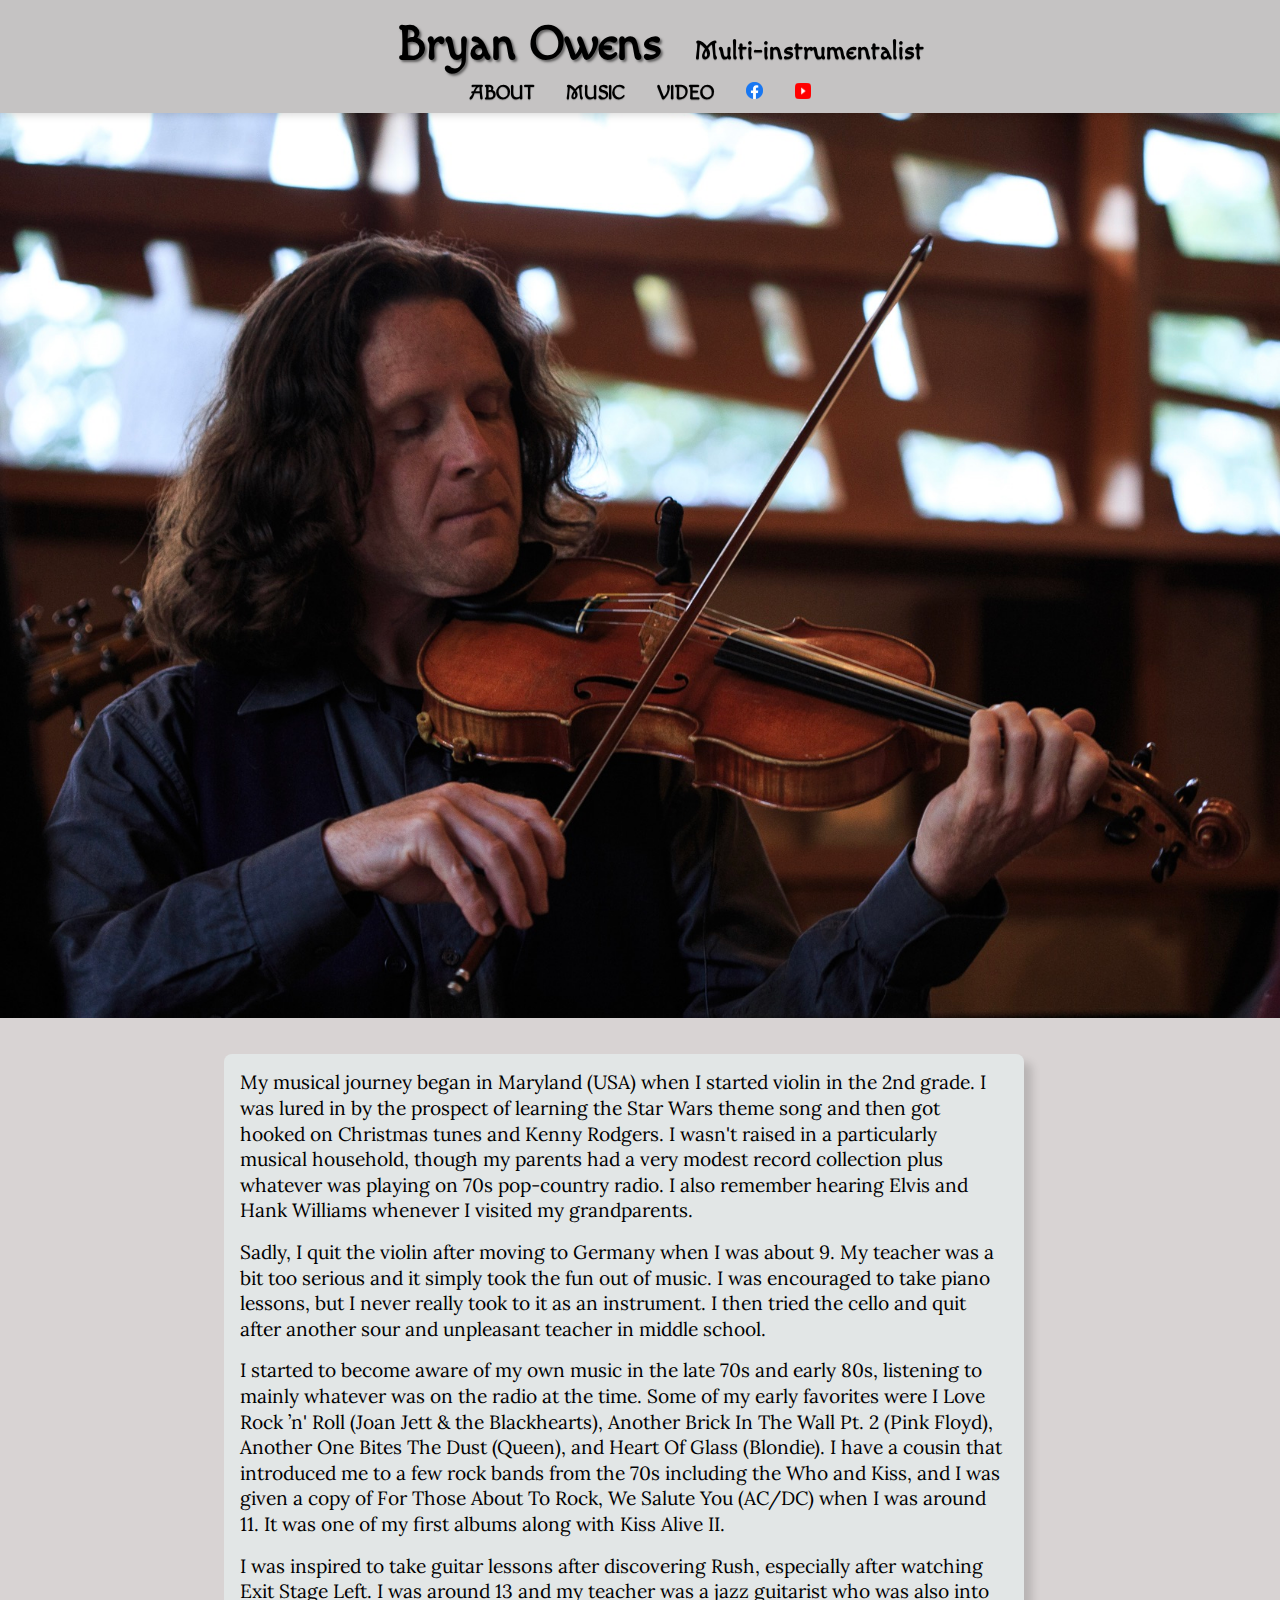
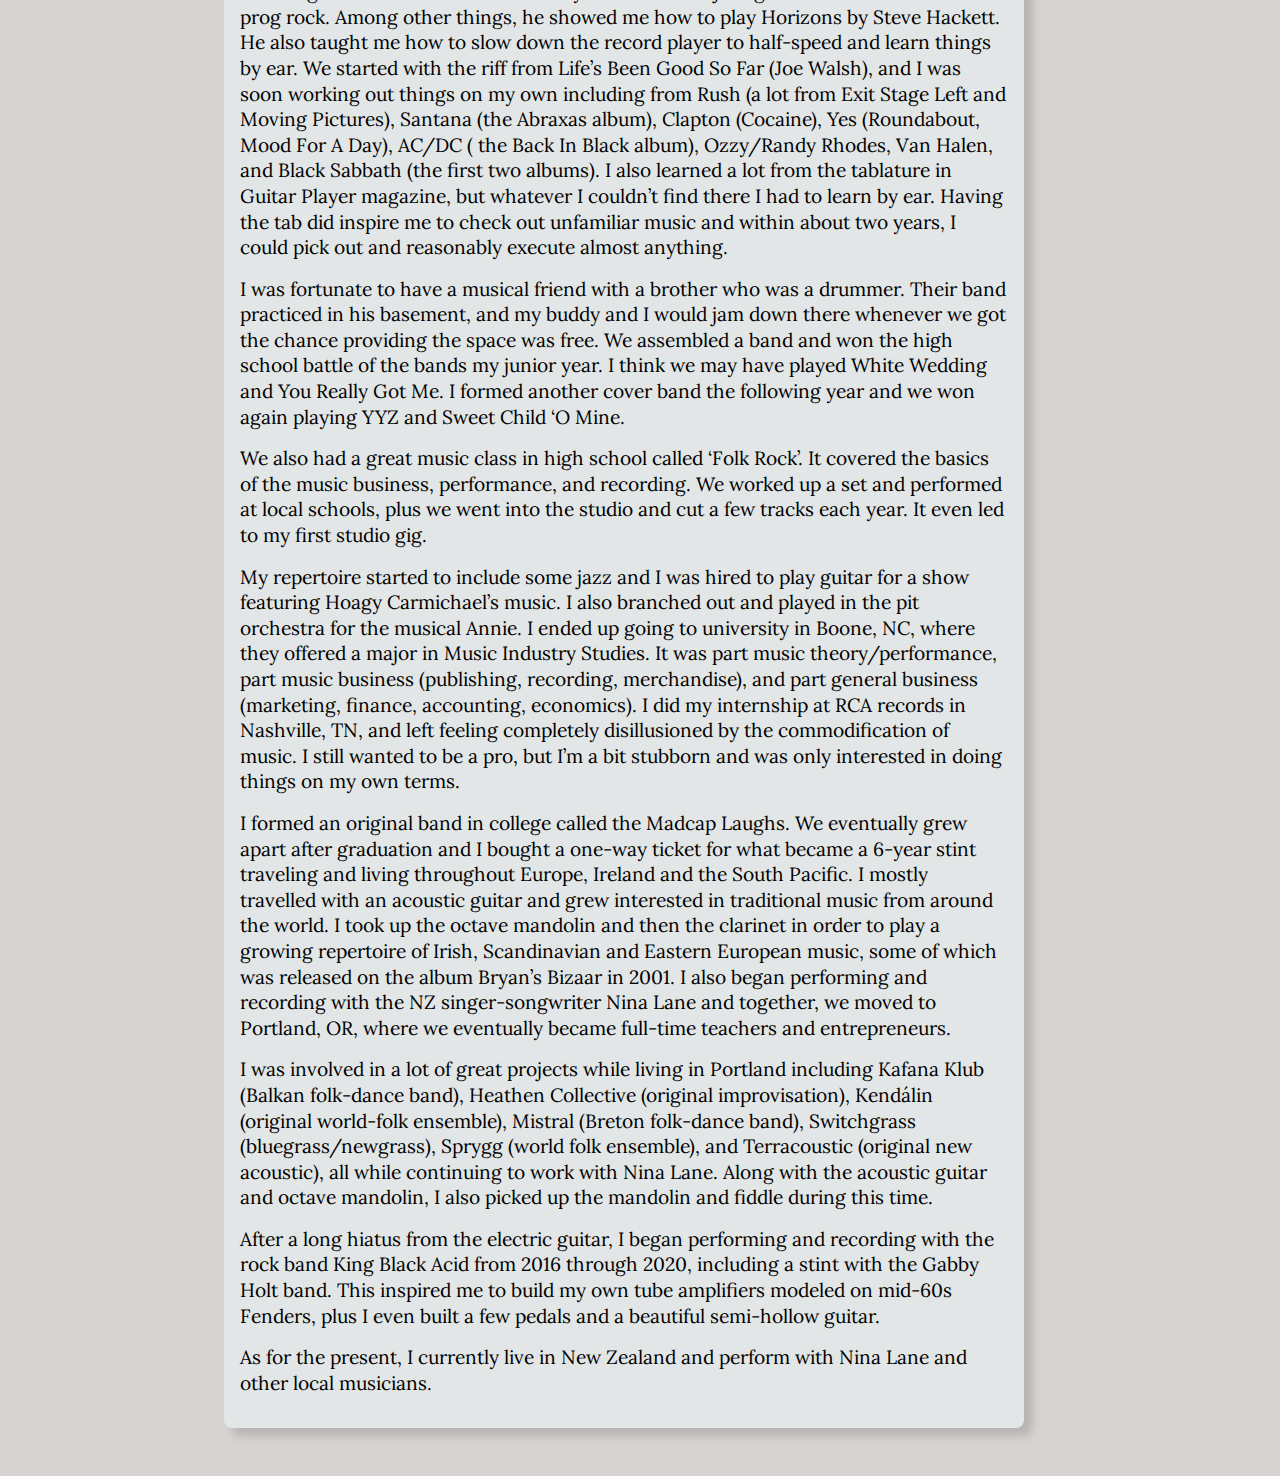
==== commit 63f4b3e8: "Added fb and yt logos to pages" ====
--- a/about.html
+++ b/about.html
@@ -12,8 +12,10 @@
     <link rel="preconnect" href="https://fonts.gstatic.com" crossorigin />
     <link rel="preconnect" href="https://fonts.googleapis.com" />
     <link rel="preconnect" href="https://fonts.gstatic.com" crossorigin />
+    <link rel="preconnect" href="https://fonts.googleapis.com" />
+    <link rel="preconnect" href="https://fonts.gstatic.com" crossorigin />
     <link
-      href="https://fonts.googleapis.com/css2?family=Instrument+Serif&family=Lora&family=Macondo&display=swap"
+      href="https://fonts.googleapis.com/css2?family=Macondo&family=Instrument+Serif&family=Lora&display=swap"
       rel="stylesheet"
     />
   </head>
@@ -30,6 +32,26 @@
             <li><a href="about.html">About</a></li>
             <li><a href="music.html">Music</a></li>
             <li><a href="video.html">Video</a></li>
+            <li>
+              <a href="https://www.facebook.com/bryansbizaar" target="_blank"
+                ><img
+                  src="../pics/facebook.png"
+                  alt="facebook logo"
+                  width="17"
+                  height="17"
+              /></a>
+            </li>
+            <li>
+              <a
+                href="https://www.youtube.com/@BryansBizaar/playlists"
+                target="_blank"
+                ><img
+                  src="../pics/youtube.png"
+                  alt="youtube logo"
+                  width="16"
+                  height="16"
+              /></a>
+            </li>
             <!-- <li><a href="merch.html">Merch</a></li>
             <li><a href="contact.html">Contact</a></li> -->
           </ul>
--- a/styles/about.css
+++ b/styles/about.css
@@ -11,17 +11,16 @@
 }
 
 header {
-  position: relative;
+  position: fixed;
   z-index: 999;
   width: 100%;
   background: rgb(197, 195, 195);
 }
 
 .img-about {
-  /* height: 75vh; */
+  margin-top: calc(15vh);
   width: 100%;
   object-fit: cover;
-  /* margin-top: 5rem; */
 }
 
 .name {
@@ -29,13 +28,8 @@
   text-shadow: 0.15rem 0.15rem 0.15rem rgba(0, 0, 0, 0.5);
   padding-right: 5rem;
   padding: 0.5rem 5rem 0 0;
-  font-size: 2.5rem;
-  /* color: black; */
-  /* color: rgb(255, 254, 254); */
-  /* font-family: "Bungee Shade", cursive; */
-  /* font-family: "Wallpoet", cursive; */
+  font-size: 2rem;
   font-family: "Macondo", cursive;
-  /* font-family: "Monoton", cursive; */
 }
 
 .name a {
@@ -49,14 +43,14 @@
 .tag {
   font-size: 1rem;
   text-align: center;
-  padding-right: 2rem;
+  padding-right: 1rem;
   font-family: "Macondo", cursive;
   color: black;
   text-shadow: 0.05rem 0.07rem 0.05rem rgba(0, 0, 0, 0.2);
 }
 
 .name-tag {
-  padding-bottom: 0.25rem;
+  padding-bottom: 0.5rem;
 }
 
 .nav-toggle:checked ~ nav {
@@ -147,21 +141,20 @@
   cursor: pointer;
 }
 
+/* Maybe use at later point: 
 .bio {
-  /* font-family: "Fjalla One", sans-serif; */
   font-family: "Instrument Serif", serif;
   font-weight: 700;
   color: black;
   text-align: center;
   padding: 1rem;
-}
+} */
 
 .container {
   margin: 2rem 1.5rem 3rem;
 }
 
 .text-container {
-  /* padding: 0 1.5rem 3rem; */
   margin: 0 auto;
   max-width: 52rem;
 }
@@ -182,43 +175,39 @@
 }
 
 @media screen and (min-width: 48rem) {
-  /* header {
-      display: flex;
-      justify-content: center;
-      align-items: baseline;
-    } */
+  .img-about {
+    margin-top: calc(10vh);
+  }
 
   .name-tag {
     display: flex;
-    /* justify-content: center; */
     align-items: baseline;
     margin-left: 2.5rem;
+    padding: 0;
   }
 
   .name {
-    font-size: 3.5rem;
+    font-size: 3rem;
     margin: 1rem 0 0;
     padding: 0;
   }
 
   .tag {
-    font-size: 2rem;
+    font-size: 1.65rem;
     margin-left: 2rem;
-    /* margin-left: 1rem; */
-    /* margin: 0.25rem 0 0 4rem; */
-  }
-
-  .name-tag {
+    padding: 0;
+  }
+
+  .name {
     padding-bottom: 1rem;
   }
 
   .nav-toggle-label {
     margin-right: 4rem;
-    height: 120%;
+    height: 108%;
   }
 
   nav {
-    /* margin-right: 1.5rem; */
     margin: 0;
     top: 100%;
   }
@@ -231,45 +220,24 @@
     margin: 1rem 1.5rem 1rem 0.75rem;
   }
 
-  /* header {
-    padding-bottom: 0.5rem;
-  } */
+  .container {
+    margin: 2rem 3rem 3rem;
+  }
 }
 
 @media screen and (min-width: 52rem) {
   header {
     position: fixed;
     box-shadow: 0 0.15rem 0.5rem rgba(0, 0, 0, 0.15);
-    /* display: flex;
-      flex-wrap: wrap;
-      justify-content: center;
-      align-items: baseline; */
-    /* display: grid; */
+  }
+
+  .name {
+    padding-bottom: 0.5rem;
   }
 
   .name-tag {
-    /* display: grid;
-      grid-template-columns: 1fr 1fr;
-      margin: 0; */
     display: flex;
     justify-content: center;
-  }
-
-  .name {
-    /* flex: 1;
-      margin: 0 1rem;
-      padding-right: 0; */
-    /* margin: 0.5rem; */
-    /* margin: 0.5rem 0 0.5rem 4rem; */
-  }
-
-  .tag {
-    /* flex: 0 0 auto;
-      margin-left: 0;
-      margin-top: 1rem; */
-    /* margin: 0; */
-    /* align-self: center; */
-    /* margin: 1rem 0 0; */
   }
 
   .nav-toggle-label {
@@ -290,15 +258,9 @@
   nav ul {
     display: flex;
     justify-content: center;
-    /* margin-top: 1.5rem; */
-    /* display: grid;
-      grid-template-columns: repeat(5, 1fr); */
   }
 
   nav li {
-    /* margin: 1rem; */
-    /* justify-self: left;
-    margin-left: 0.6rem; */
     margin: 0 1rem 0.5rem;
   }
 
